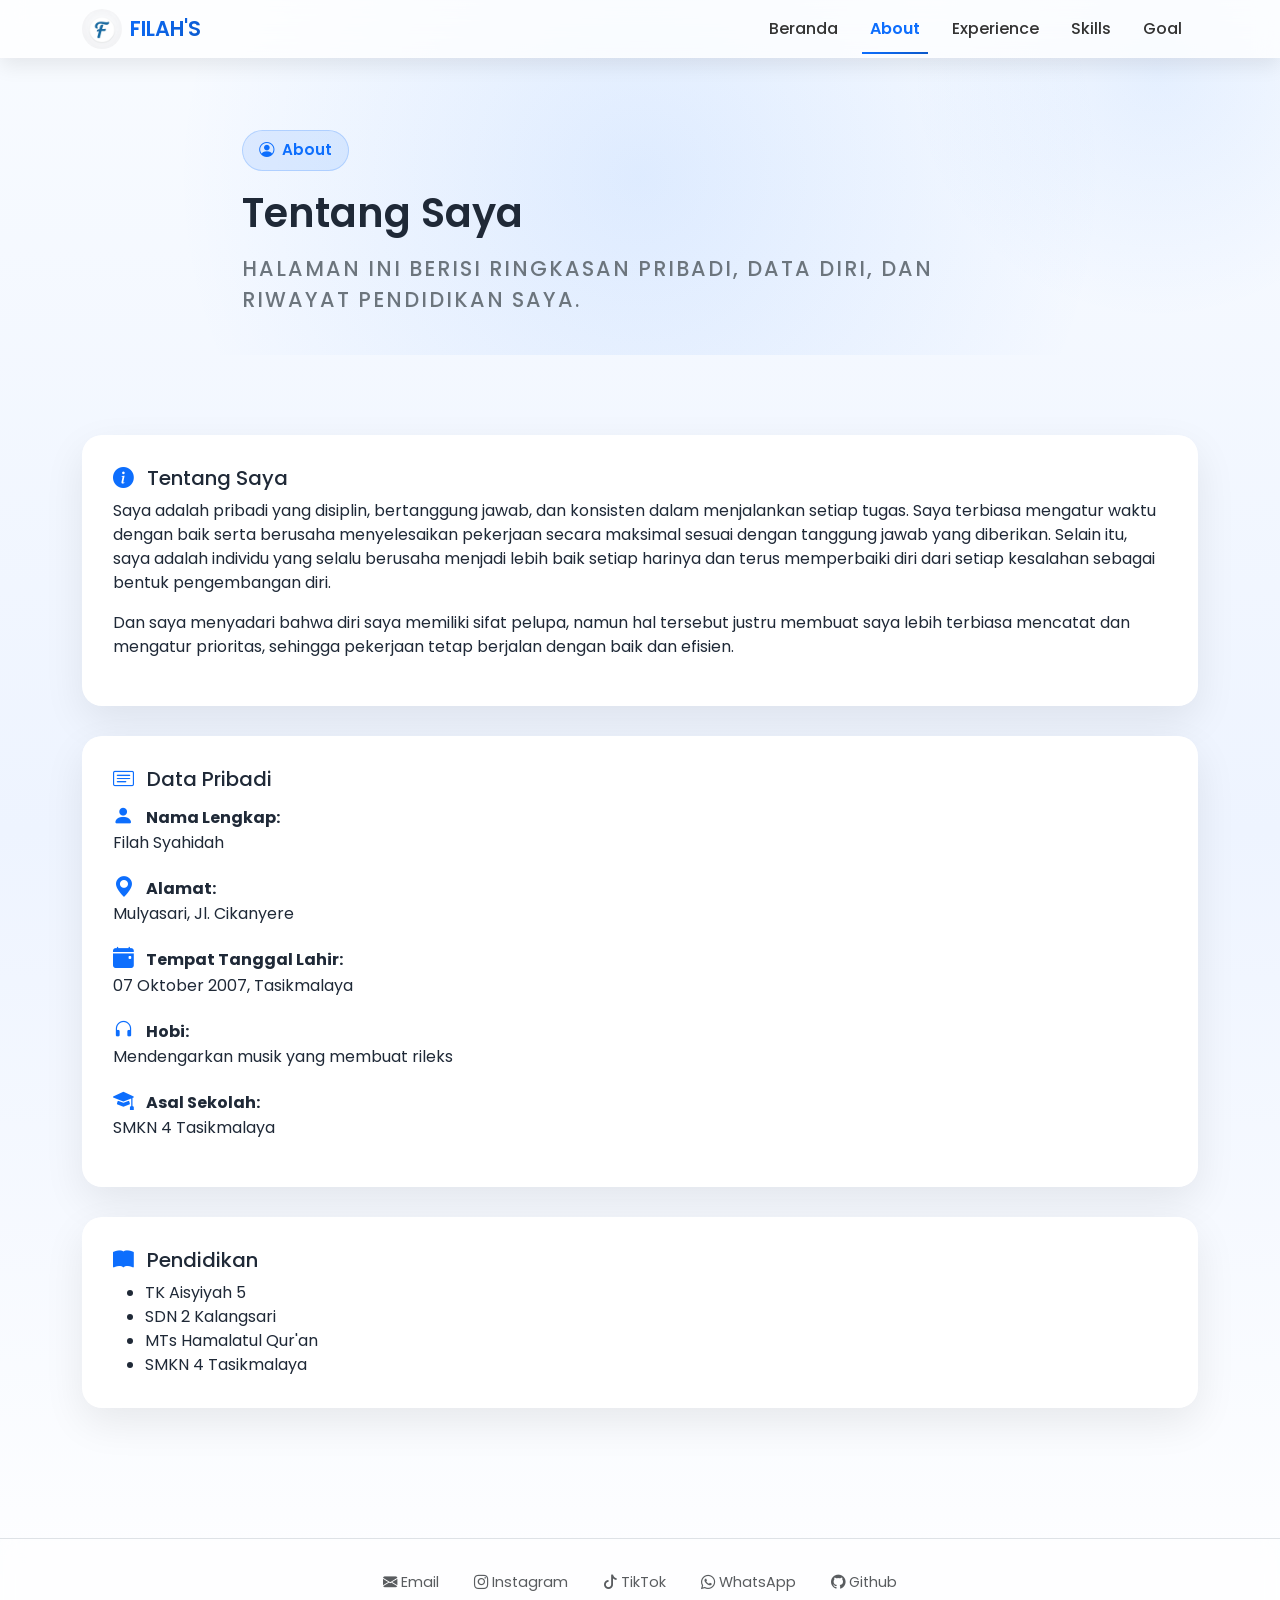
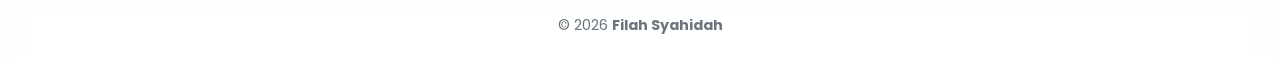
==== about.html @ 22e13f12 "first commit website portofolio static" ====
<!DOCTYPE html>
<html lang="id">

<head>
    <meta charset="UTF-8">
    <meta name="viewport" content="width=device-width, initial-scale=1.0">
    <title>About | Filah'S</title>
    <link href="https://cdn.jsdelivr.net/npm/bootstrap@5.3.2/dist/css/bootstrap.min.css" rel="stylesheet">
    <link href="https://cdn.jsdelivr.net/npm/bootstrap-icons@1.11.1/font/bootstrap-icons.css" rel="stylesheet">
    <link href="https://fonts.googleapis.com/css2?family=Poppins:wght@300;400;500;600&display=swap" rel="stylesheet">
    <link rel="stylesheet" href="style.css">
    <link rel="icon" type="image/svg+xml" href="/favicon.svg?v=2">
    <link rel="shortcut icon" href="/favicon.svg?v=2">
    <link rel="apple-touch-icon" href="/favicon.svg?v=2">
</head>

<body>
    <nav class="navbar navbar-expand-lg navbar-light fixed-top">
        <div class="container">
            <img src="img/logo.png" alt="Logo" width="40" height="40" class="me-2 rounded-circle" onerror="this.onerror=null;this.src='img/fallback.svg';">
            <a class="navbar-brand" href="index.html">FILAH'S</a>
            <button class="navbar-toggler" type="button" data-bs-toggle="collapse" data-bs-target="#navMenu">
                <span class="navbar-toggler-icon"></span>
            </button>
            <div class="collapse navbar-collapse" id="navMenu">
                <ul class="navbar-nav ms-auto">
                    <li class="nav-item"><a class="nav-link" href="index.html">Beranda</a></li>
                    <li class="nav-item"><a class="nav-link active" href="about.html">About</a></li>
                    <li class="nav-item"><a class="nav-link" href="experience.html">Experience</a></li>
                    <li class="nav-item"><a class="nav-link" href="skills.html">Skills</a></li>
                    <li class="nav-item"><a class="nav-link" href="goal.html">Goal</a></li>
                </ul>
            </div>
        </div>
    </nav>

    <section class="hero page-hero">
        <div class="container hero-copy">
            <div class="page-badge"><i class="bi bi-person-circle"></i> About</div>
            <h1 class="fw-semibold mb-3">Tentang Saya</h1>
            <p class="text-secondary mb-0">
                Halaman ini berisi ringkasan pribadi, data diri, dan riwayat pendidikan saya.
            </p>
        </div>
    </section>

    <section>
        <div class="container">
            <div class="section-box">
                <h5><i class="bi bi-info-circle-fill"></i> Tentang Saya</h5>
                <p>
                    Saya adalah pribadi yang disiplin, bertanggung jawab, dan konsisten dalam menjalankan setiap tugas. Saya terbiasa mengatur waktu dengan baik serta berusaha menyelesaikan pekerjaan secara maksimal sesuai dengan tanggung jawab yang diberikan. Selain itu, saya adalah individu yang selalu berusaha menjadi lebih baik setiap harinya dan terus memperbaiki diri dari setiap kesalahan sebagai bentuk pengembangan diri.
                </p>
                <p>
                    Dan saya menyadari bahwa diri saya memiliki sifat pelupa, namun hal tersebut justru membuat saya lebih terbiasa mencatat dan mengatur prioritas, sehingga pekerjaan tetap berjalan dengan baik dan efisien.
                </p>
            </div>

            <div class="section-box">
                <h5><i class="bi bi-card-text"></i> Data Pribadi</h5>
                <p><i class="bi bi-person-fill"></i> <strong>Nama Lengkap:</strong><br>Filah Syahidah</p>
                <p><i class="bi bi-geo-alt-fill"></i> <strong>Alamat:</strong><br>Mulyasari, Jl. Cikanyere</p>
                <p><i class="bi bi-calendar-event-fill"></i> <strong>Tempat Tanggal Lahir:</strong><br>07 Oktober 2007, Tasikmalaya</p>
                <p><i class="bi bi-headphones"></i> <strong>Hobi:</strong><br>Mendengarkan musik yang membuat rileks</p>
                <p><i class="bi bi-mortarboard-fill"></i> <strong>Asal Sekolah:</strong><br>SMKN 4 Tasikmalaya</p>
            </div>

            <div class="section-box mb-0">
                <h5><i class="bi bi-book-fill"></i> Pendidikan</h5>
                <ul class="mb-0">
                    <li>TK Aisyiyah 5</li>
                    <li>SDN 2 Kalangsari</li>
                    <li>MTs Hamalatul Qur'an</li>
                    <li>SMKN 4 Tasikmalaya</li>
                </ul>
            </div>
        </div>
    </section>

    <footer>
        <div class="mt-2">
            <a href="mailto:filahsyhd@gmail.com" class="text-decoration-none text-muted me-3"><i class="bi bi-envelope-fill"></i> Email</a>
            <a href="https://www.instagram.com/qtiepyiee/" target="_blank" class="text-decoration-none text-muted me-3"><i class="bi bi-instagram"></i> Instagram</a>
            <a href="https://www.tiktok.com/@fillahhh__" target="_blank" class="text-decoration-none text-muted me-3"><i class="bi bi-tiktok"></i> TikTok</a>
            <a href="https://wa.me/6282249511051" target="_blank" class="text-decoration-none text-muted me-3"><i class="bi bi-whatsapp"></i> WhatsApp</a>
            <a href="https://github.com/filah-syahidah" target="_blank" class="text-decoration-none text-muted me-3"><i class="bi bi-github"></i> Github</a>
        </div>
        <br>
        © 2026 <strong>Filah Syahidah</strong>
    </footer>

    <script src="https://cdn.jsdelivr.net/npm/bootstrap@5.3.2/dist/js/bootstrap.bundle.min.js"></script>
</body>

</html>
---- style.css ----
* {
    margin: 0;
    padding: 0;
    box-sizing: border-box;
}

html {
    scroll-behavior: smooth;
}

body {
    font-family: 'Poppins', sans-serif;
    background: linear-gradient(135deg, #f5f7ff 0%, #f0e9ff 50%, #fff3e9 100%);
    background-attachment: fixed;
    color: #1f2937;
    overflow-x: hidden;
}

/* ✨ NAVBAR ENHANCEMENT */
.navbar {
    backdrop-filter: blur(20px);
    background: rgba(255, 255, 255, 0.7);
    box-shadow: 0 8px 32px rgba(13, 110, 253, 0.1);
    border-bottom: 1px solid rgba(255, 255, 255, 0.2);
    transition: all 0.3s ease;
}

.navbar:hover {
    background: rgba(255, 255, 255, 0.85);
    box-shadow: 0 12px 40px rgba(13, 110, 253, 0.15);
}

.navbar-brand {
    font-weight: 700;
    font-size: 1.3rem;
    background: linear-gradient(135deg, #0d6efd, #0a58ca);
    -webkit-background-clip: text;
    -webkit-text-fill-color: transparent;
    background-clip: text;
    animation: fadeIn 0.8s ease;
}

.nav-link {
    font-weight: 500;
    color: #333;
    transition: all 0.3s ease;
    position: relative;
    margin: 0 8px;
}

.nav-link::after {
    content: '';
    position: absolute;
    bottom: -5px;
    left: 0;
    width: 0;
    height: 2px;
    background: linear-gradient(90deg, #0d6efd, #0a58ca);
    transition: width 0.3s ease;
}

.nav-link:hover::after,
.nav-link.active::after {
    width: 100%;
}

.nav-link:hover,
.nav-link.active {
    color: #0d6efd;
    font-weight: 600;
}

/* ⭐ HERO SECTION */
.hero {
    min-height: 100vh;
    display: flex;
    align-items: center;
    text-align: center;
    padding-top: 80px;
    position: relative;
    overflow: hidden;
}

.hero::before {
    content: '';
    position: absolute;
    top: 0;
    left: 0;
    right: 0;
    bottom: 0;
    background: 
        radial-gradient(circle at 20% 50%, rgba(13, 110, 253, 0.15) 0%, transparent 50%),
        radial-gradient(circle at 80% 50%, rgba(208, 100, 255, 0.1) 0%, transparent 50%);
    animation: gradientShift 6s ease-in-out infinite;
    z-index: -1;
}

.hero::after {
    content: '';
    position: absolute;
    top: -50%;
    right: -10%;
    width: 500px;
    height: 500px;
    background: radial-gradient(circle, rgba(13, 110, 253, 0.08) 0%, transparent 70%);
    border-radius: 50%;
    animation: float 6s ease-in-out infinite;
    z-index: -1;
}

.profile-img {
    width: 180px;
    height: 180px;
    object-fit: cover;
    border-radius: 50%;
    border: 5px solid #fff;
    box-shadow: 0 20px 60px rgba(13, 110, 253, 0.3),
                inset 0 0 20px rgba(255, 255, 255, 0.5);
    animation: zoomInProfile 1s ease-out, float 4s ease-in-out infinite 0.5s;
    transition: all 0.4s ease;
    cursor: pointer;
}

.profile-img:hover {
    transform: scale(1.08);
    box-shadow: 0 25px 70px rgba(13, 110, 253, 0.4),
                inset 0 0 25px rgba(255, 255, 255, 0.7);
    filter: brightness(1.1);
}

.hero h2 {
    font-size: 3.5rem;
    font-weight: 700;
    background: linear-gradient(135deg, #0d6efd, #0a58ca);
    -webkit-background-clip: text;
    -webkit-text-fill-color: transparent;
    background-clip: text;
    animation: fadeInUp 1s ease-out;
    margin: 20px 0 10px;
    letter-spacing: -1px;
}

.hero p {
    font-size: 1.3rem;
    color: #666;
    font-weight: 500;
    animation: fadeInUp 1s ease-out 0.2s both;
    text-transform: uppercase;
    letter-spacing: 2px;
}

.hero-text {
    max-width: 760px;
    margin: 0 auto;
    position: relative;
    z-index: 2;
}

.hero-actions {
    display: flex;
    justify-content: center;
    gap: 20px;
    flex-wrap: wrap;
    margin-top: 40px;
    animation: fadeInUp 1s ease-out 0.4s both;
}

.hero-actions .btn {
    padding: 14px 40px;
    font-weight: 600;
    border-radius: 50px;
    transition: all 0.4s cubic-bezier(0.34, 1.56, 0.64, 1);
    box-shadow: 0 8px 25px rgba(0, 0, 0, 0.15);
    font-size: 1rem;
}

.hero-actions .btn-primary {
    background: linear-gradient(135deg, #0d6efd, #0a58ca);
    border: none;
}

.hero-actions .btn-primary:hover {
    transform: translateY(-4px) scale(1.05);
    box-shadow: 0 15px 40px rgba(13, 110, 253, 0.4);
    background: linear-gradient(135deg, #0a58ca, #0849a3);
}

.hero-actions .btn-outline-primary {
    color: #0d6efd;
    border: 2px solid #0d6efd;
    background: rgba(13, 110, 253, 0.05);
}

.hero-actions .btn-outline-primary:hover {
    background: #0d6efd;
    color: white;
    transform: translateY(-4px) scale(1.05);
    box-shadow: 0 15px 40px rgba(13, 110, 253, 0.3);
}

.btn-icon {
    display: inline-flex;
    align-items: center;
    gap: 10px;
}

/* 📱 PAGE HERO */
.page-hero {
    padding: 130px 0 40px;
    min-height: auto;
    text-align: left;
}

.page-hero .hero-copy {
    max-width: 820px;
}

.page-badge {
    display: inline-flex;
    align-items: center;
    gap: 10px;
    padding: 10px 20px;
    border-radius: 50px;
    background: linear-gradient(135deg, rgba(13, 110, 253, 0.15), rgba(13, 110, 253, 0.05));
    color: #0d6efd;
    font-weight: 600;
    margin-bottom: 25px;
    border: 1px solid rgba(13, 110, 253, 0.2);
    transition: all 0.3s ease;
    font-size: 0.95rem;
}

.page-badge:hover {
    background: linear-gradient(135deg, rgba(13, 110, 253, 0.25), rgba(13, 110, 253, 0.1));
    border-color: rgba(13, 110, 253, 0.4);
}

/* 🎯 SECTION */
section {
    padding: 90px 0;
    animation: fadeUp 1s ease-out;
    position: relative;
}

.section-title {
    font-size: 2.5rem;
    font-weight: 700;
    background: linear-gradient(135deg, #0d6efd, #0a58ca);
    -webkit-background-clip: text;
    -webkit-text-fill-color: transparent;
    background-clip: text;
    margin-bottom: 50px;
    text-align: center;
    position: relative;
    animation: slideInDown 0.8s ease-out;
}

.section-title::after {
    content: '';
    display: block;
    width: 80px;
    height: 4px;
    background: linear-gradient(90deg, #0d6efd, #0a58ca);
    margin: 15px auto 0;
    border-radius: 2px;
    animation: expandWidth 0.8s ease-out;
}

/* 🎴 CARDS */
.custom-card {
    border-radius: 20px;
    padding: 35px;
    background: rgba(255, 255, 255, 0.8);
    backdrop-filter: blur(10px);
    border: 1px solid rgba(255, 255, 255, 0.5);
    box-shadow: 0 20px 50px rgba(0, 0, 0, 0.08);
    transition: all 0.5s cubic-bezier(0.34, 1.56, 0.64, 1);
    position: relative;
    overflow: hidden;
}

.custom-card::before {
    content: '';
    position: absolute;
    top: 0;
    left: -100%;
    width: 100%;
    height: 100%;
    background: linear-gradient(90deg, transparent, rgba(255, 255, 255, 0.3), transparent);
    transition: left 0.5s ease;
}

.custom-card:hover::before {
    left: 100%;
}

.custom-card:hover {
    transform: translateY(-12px) scale(1.02);
    box-shadow: 0 30px 70px rgba(13, 110, 253, 0.2);
    background: linear-gradient(135deg, rgba(255, 255, 255, 0.95), rgba(240, 248, 255, 0.8));
    border-color: rgba(13, 110, 253, 0.3);
}

.custom-card h5 {
    color: #0d6efd;
    font-weight: 700;
    margin: 15px 0;
    font-size: 1.3rem;
}

.custom-card p {
    color: #666;
    line-height: 1.7;
    font-weight: 500;
}

/* 📋 PAGE GRID CARD */
.page-grid-card {
    height: 100%;
    position: relative;
    border-radius: 20px;
    overflow: hidden;
}

.page-grid-card a {
    color: inherit;
    text-decoration: none;
}

.page-grid-card .card-link {
    display: inline-flex;
    align-items: center;
    gap: 8px;
    margin-top: 20px;
    color: #0d6efd;
    font-weight: 700;
    transition: all 0.3s ease;
}

.page-grid-card:hover .card-link {
    gap: 15px;
    color: #0a58ca;
}

.page-grid-card .card-link i {
    transition: transform 0.4s cubic-bezier(0.34, 1.56, 0.64, 1);
}

.page-grid-card:hover .card-link i {
    transform: translateX(6px) rotate(15deg);
}

/* ⭐ SECTION BOX */
.section-box {
    background: rgba(255, 255, 255, 0.7);
    backdrop-filter: blur(10px);
    border-radius: 20px;
    padding: 35px;
    box-shadow: 0 20px 50px rgba(0, 0, 0, 0.08);
    margin-bottom: 30px;
    transition: all 0.4s cubic-bezier(0.34, 1.56, 0.64, 1);
    border: 1px solid rgba(255, 255, 255, 0.5);
    position: relative;
    overflow: hidden;
}

.section-box::before {
    content: '';
    position: absolute;
    top: 0;
    left: 0;
    right: 0;
    height: 3px;
    background: linear-gradient(90deg, #0d6efd, #0a58ca);
    transform: scaleX(0);
    transition: transform 0.4s ease;
    transform-origin: left;
}

.section-box:hover::before {
    transform: scaleX(1);
}

.section-box:hover {
    transform: translateY(-8px);
    box-shadow: 0 30px 70px rgba(13, 110, 253, 0.15);
    background: rgba(255, 255, 255, 0.9);
}

.section-box i {
    color: #0d6efd;
    margin-right: 12px;
    font-size: 1.3rem;
    transition: all 0.3s ease;
}

.section-box:hover i {
    transform: translateX(4px) scale(1.1);
    color: #0a58ca;
}

.section-box h4 {
    color: #0d6efd;
    font-weight: 700;
    margin: 15px 0;
    font-size: 1.2rem;
}

/* 🎯 SKILL BADGES */
.badge-skill {
    padding: 12px 20px;
    border-radius: 25px;
    margin: 8px;
    font-size: 0.9rem;
    font-weight: 600;
    background: linear-gradient(135deg, rgba(13, 110, 253, 0.1), rgba(13, 110, 253, 0.05));
    color: #0d6efd;
    border: 2px solid rgba(13, 110, 253, 0.2);
    transition: all 0.3s cubic-bezier(0.34, 1.56, 0.64, 1);
    cursor: pointer;
    display: inline-block;
}

.badge-skill:hover {
    transform: translateY(-6px) scale(1.1);
    background: linear-gradient(135deg, #0d6efd, #0a58ca);
    color: white;
    box-shadow: 0 12px 30px rgba(13, 110, 253, 0.4);
    border-color: #0d6efd;
}

/* 🎨 SKILL CARD */
.skill-card {
    background: rgba(255, 255, 255, 0.7);
    backdrop-filter: blur(10px);
    border: 2px solid rgba(13, 110, 253, 0.1);
    border-radius: 20px;
    padding: 40px;
    text-align: center;
    animation: float 4s ease-in-out infinite;
    transition: all 0.4s cubic-bezier(0.34, 1.56, 0.64, 1);
    position: relative;
    overflow: hidden;
}

.skill-card::before {
    content: '';
    position: absolute;
    top: -50%;
    right: -50%;
    width: 300px;
    height: 300px;
    background: radial-gradient(circle, rgba(13, 110, 253, 0.1), transparent);
    border-radius: 50%;
    transition: all 0.4s ease;
}

.skill-card:hover::before {
    top: -30%;
    right: -30%;
}

.skill-card:hover {
    transform: translateY(-15px) scale(1.05);
    background: linear-gradient(135deg, rgba(255, 255, 255, 0.95), rgba(240, 248, 255, 0.8));
    box-shadow: 0 25px 60px rgba(13, 110, 253, 0.25);
    border-color: rgba(13, 110, 253, 0.3);
}

.skill-card i {
    font-size: 3.5rem;
    color: #0d6efd;
    margin-bottom: 15px;
    transition: all 0.3s ease;
}

.skill-card:hover i {
    transform: scale(1.2) rotate(10deg);
}

.skill-card h5 {
    font-weight: 700;
    color: #0d6efd;
    font-size: 1.2rem;
    position: relative;
    z-index: 2;
}

.skill-delay-1 { animation-delay: 0s; }
.skill-delay-2 { animation-delay: 0.2s; }
.skill-delay-3 { animation-delay: 0.4s; }
.skill-delay-4 { animation-delay: 0.6s; }
.skill-delay-5 { animation-delay: 0.8s; }

/* 🔗 FOOTER */
footer {
    text-align: center;
    padding: 40px 0 25px;
    font-size: 0.95rem;
    color: #666;
    background: rgba(255, 255, 255, 0.4);
    backdrop-filter: blur(10px);
    border-top: 1px solid rgba(13, 110, 253, 0.1);
    margin-top: 50px;
}

footer a {
    transition: all 0.3s ease;
    position: relative;
    display: inline-block;
    margin: 0 15px;
}

footer a::before {
    content: '';
    position: absolute;
    bottom: -5px;
    left: 0;
    width: 0;
    height: 2px;
    background: linear-gradient(90deg, #0d6efd, #0a58ca);
    transition: width 0.3s ease;
}

footer a:hover::before {
    width: 100%;
}

footer a:hover {
    color: #0d6efd;
    transform: translateY(-3px);
}

footer i {
    transition: all 0.3s ease;
}

footer a:hover i {
    transform: scale(1.3) rotate(10deg);
}

/* ✨ ANIMATIONS */
@keyframes fadeIn {
    from {
        opacity: 0;
    }
    to {
        opacity: 1;
    }
}

@keyframes fadeUp {
    from {
        opacity: 0;
        transform: translateY(30px);
    }
    to {
        opacity: 1;
        transform: translateY(0);
    }
}

@keyframes fadeInUp {
    from {
        opacity: 0;
        transform: translateY(40px);
    }
    to {
        opacity: 1;
        transform: translateY(0);
    }
}

@keyframes slideInDown {
    from {
        opacity: 0;
        transform: translateY(-40px);
    }
    to {
        opacity: 1;
        transform: translateY(0);
    }
}

@keyframes zoomInProfile {
    from {
        opacity: 0;
        transform: scale(0.6);
    }
    to {
        opacity: 1;
        transform: scale(1);
    }
}

@keyframes zoomIn {
    from {
        opacity: 0;
        transform: scale(0.8);
    }
    to {
        opacity: 1;
        transform: scale(1);
    }
}

@keyframes float {
    0%, 100% {
        transform: translateY(0);
    }
    50% {
        transform: translateY(-15px);
    }
}

@keyframes pulse {
    0%, 100% {
        opacity: 0.6;
    }
    50% {
        opacity: 1;
    }
}

@keyframes gradientShift {
    0%, 100% {
        opacity: 0.5;
    }
    50% {
        opacity: 0.8;
    }
}

@keyframes expandWidth {
    from {
        width: 0;
    }
    to {
        width: 80px;
    }
}

/* 📱 RESPONSIVE */
@media (max-width: 768px) {
    .hero h2 {
        font-size: 2.5rem;
    }

    .section-title {
        font-size: 2rem;
    }

    section {
        padding: 60px 15px;
    }

    .hero-actions {
        flex-direction: column;
        align-items: stretch;
        gap: 12px;
    }

    .hero-actions .btn {
        width: 100%;
    }

    .page-hero {
        padding-top: 110px;
    }

    .custom-card {
        padding: 25px;
    }

    .section-box {
        padding: 25px;
    }
}

@media (max-width: 576px) {
    .hero {
        padding-top: 60px;
        min-height: 85vh;
    }

    .profile-img {
        width: 140px;
        height: 140px;
    }

    .hero h2 {
        font-size: 2rem;
        margin-top: 15px;
    }

    .hero p {
        font-size: 1rem;
    }

    .hero-actions {
        flex-direction: column;
        gap: 10px;
        margin-top: 30px;
    }

    .hero-actions .btn {
        padding: 12px 30px;
        font-size: 0.95rem;
    }

    .section-title {
        font-size: 1.6rem;
        margin-bottom: 30px;
    }

    .custom-card {
        padding: 20px;
    }

    .skill-card {
        padding: 30px 20px;
    }

    .skill-card i {
        font-size: 2.5rem;
    }

    footer {
        padding: 30px 15px 20px;
        font-size: 0.85rem;
    }

    footer a {
        margin: 0 8px;
    }

    .navbar {
        padding: 0.3rem 0;
    }

    .navbar-brand {
        font-size: 1.1rem;
    }

    .nav-link {
        font-size: 0.9rem;
        margin: 0 5px;
    }
}

#goal .custom-card {
    line-height: 1.9;
}

.custom-card h5 {
    margin-top: 20px;
}

/* FALLBACK IMAGE HANDLER */
img {
    onerror: this.onerror=null;this.src='img/fallback.svg';
}
html {
    scroll-behavior: smooth;
}

body {
    font-family: 'Poppins', sans-serif;
    background: linear-gradient(180deg, #f8fbff, #eef4ff, #ffffff);
    color: #1f2937;
}

/* NAVBAR */
.navbar {
    backdrop-filter: blur(12px);
    background: rgba(255, 255, 255, 0.75);
    box-shadow: 0 8px 20px rgba(0, 0, 0, 0.08);
}

.navbar-brand {
    font-weight: 600;
    color: #0d6efd;
}

.nav-link {
    font-weight: 500;
    color: #333;
    transition: color 0.3s ease;
}

.nav-link:hover {
    color: #0d6efd;
}

.navbar .nav-link.active {
    color: #0d6efd;
    font-weight: 600;
}

/* HERO */
.hero {
    min-height: 100vh;
    display: flex;
    align-items: center;
    text-align: center;
    padding-top: 80px;
    position: relative;
    overflow: hidden;
}

.hero::before {
    content: '';
    position: absolute;
    top: 0;
    left: 0;
    right: 0;
    bottom: 0;
    background: radial-gradient(circle, rgba(13, 110, 253, 0.1) 0%, transparent 70%);
    animation: pulse 3s ease-in-out infinite;
}

.profile-img {
    width: 150px;
    height: 150px;
    object-fit: cover;
    border-radius: 50%;
    border: 5px solid #fff;
    box-shadow: 0 10px 30px rgba(0, 0, 0, 0.15);
    animation: zoomIn 1s ease, float 3s ease-in-out infinite 1s;
    transition: transform 0.3s ease;
}

.profile-img:hover {
    transform: scale(1.05);
}

.hero h2 {
    animation: fadeInUp 1.5s ease;
}

.hero p {
    animation: fadeInUp 1.5s ease 0.5s both;
}

.hero-btn {
    margin-top: 20px;
    animation: fadeInUp 1.5s ease 1s both;
}

.hero-text {
    max-width: 760px;
    margin: 0 auto;
}

.hero-actions {
    display: flex;
    justify-content: center;
    gap: 12px;
    flex-wrap: wrap;
}

.page-hero {
    padding: 130px 0 40px;
    min-height: auto;
    text-align: left;
}

.page-hero .hero-copy {
    max-width: 820px;
}

.page-badge {
    display: inline-flex;
    align-items: center;
    gap: 8px;
    padding: 8px 16px;
    border-radius: 999px;
    background: rgba(13, 110, 253, 0.1);
    color: #0d6efd;
    font-weight: 600;
    margin-bottom: 18px;
}

.page-grid-card {
    height: 100%;
}

.page-grid-card a {
    color: inherit;
    text-decoration: none;
}

.page-grid-card .card-link {
    display: inline-flex;
    align-items: center;
    gap: 8px;
    margin-top: 16px;
    color: #0d6efd;
    font-weight: 600;
}

.page-grid-card:hover .card-link {
    transform: translateX(4px);
}

.page-grid-card .card-link i {
    transition: transform 0.3s ease;
}

.page-grid-card:hover .card-link i {
    transform: translateX(4px);
}

/* SECTION */
section {
    padding: 80px 0;
    animation: fadeUp 1s ease;
}

.section-title {
    font-weight: 600;
    color: #0d6efd;
    margin-bottom: 25px;
    text-align: center;
}

/* CARD */
.custom-card {
    border-radius: 20px;
    padding: 30px;
    background: #fff;
    box-shadow: 0 15px 40px rgba(0, 0, 0, 0.08);
    transition: transform 0.4s ease, box-shadow 0.4s ease;
}

.custom-card:hover {
    transform: translateY(-8px);
    box-shadow: 0 20px 50px rgba(0, 0, 0, 0.12);
}

/* SKILL */
.badge-skill {
    padding: 10px 16px;
    border-radius: 20px;
    margin: 6px;
    font-size: 0.85rem;
    transition: all 0.3s ease;
}

.badge-skill:hover {
    transform: scale(1.08);
    box-shadow: 0 6px 18px rgba(0, 0, 0, 0.15);
}

/* TAMBAHAN ABOUT */
.section-box {
    background: #fff;
    border-radius: 20px;
    padding: 30px;
    box-shadow: 0 15px 40px rgba(0, 0, 0, 0.08);
    margin-bottom: 30px;
    transition: transform 0.3s ease;
}

.section-box:hover {
    transform: translateY(-5px);
}

.section-box i {
    color: #0d6efd;
    margin-right: 8px;
}

#goal .custom-card {
    line-height: 1.8;
}

/* FOOTER */
footer {
    text-align: center;
    padding: 25px 0;
    font-size: 0.9rem;
    color: #6c757d;
    border-top: 1px solid #dee2e6;
}

/* ANIMATIONS */
@keyframes fadeUp {
    from {
        opacity: 0;
        transform: translateY(25px);
    }
    to {
        opacity: 1;
        transform: translateY(0);
    }
}

@keyframes zoomIn {
    from {
        opacity: 0;
        transform: scale(0.8);
    }
    to {
        opacity: 1;
        transform: scale(1);
    }
}

@keyframes fadeInUp {
    from {
        opacity: 0;
        transform: translateY(30px);
    }
    to {
        opacity: 1;
        transform: translateY(0);
    }
}

@keyframes float {
    0%, 100% {
        transform: translateY(0);
    }
    50% {
        transform: translateY(-10px);
    }
}

@keyframes pulse {
    0%, 100% {
        opacity: 0.5;
    }
    50% {
        opacity: 1;
    }
}

/* SKILL CARD FLOAT */
.skill-card {
    animation: float 4s ease-in-out infinite;
}

.skill-delay-1 { animation-delay: 0s; }
.skill-delay-2 { animation-delay: 0.5s; }
.skill-delay-3 { animation-delay: 1s; }
.skill-delay-4 { animation-delay: 1.5s; }
.skill-delay-5 { animation-delay: 2s; }

/* EFEK UNIK TAMBAHAN: Glow pada kartu skills dan transisi warna halus */
.skill-card:hover {
    box-shadow: 0 15px 40px rgba(13, 110, 253, 0.3);
    filter: drop-shadow(0 0 10px rgba(13, 110, 253, 0.5));
}

.custom-card {
    transition: all 0.4s ease, filter 0.3s ease;
}

.custom-card:hover {
    background: linear-gradient(135deg, #ffffff, #f0f8ff);
}

@media (max-width: 576px) {
    section {
        padding: 60px 15px;
    }

    .hero-actions {
        flex-direction: column;
        align-items: stretch;
    }

    .hero-actions .btn {
        width: 100%;
    }

    .page-hero {
        padding-top: 110px;
    }
}html {
    scroll-behavior: smooth;
}

body {
    font-family: 'Poppins', sans-serif;
    background: linear-gradient(180deg, #f8fbff, #eef4ff, #ffffff);
    color: #1f2937;
}

/* NAVBAR */
.navbar {
    backdrop-filter: blur(12px);
    background: rgba(255, 255, 255, 0.75);
    box-shadow: 0 8px 20px rgba(0, 0, 0, 0.08);
}

.navbar-brand {
    font-weight: 600;
    color: #0d6efd;
}

.nav-link {
    font-weight: 500;
    color: #333;
    transition: color 0.3s ease;
}

.nav-link:hover {
    color: #0d6efd;
}

.navbar .nav-link.active {
    color: #0d6efd;
    font-weight: 600;
}

/* HERO */
.hero {
    min-height: 100vh;
    display: flex;
    align-items: center;
    text-align: center;
    padding-top: 80px;
    position: relative;
    overflow: hidden;
}

.hero::before {
    content: '';
    position: absolute;
    top: 0;
    left: 0;
    right: 0;
    bottom: 0;
    background: radial-gradient(circle, rgba(13, 110, 253, 0.1) 0%, transparent 70%);
    animation: pulse 3s ease-in-out infinite;
}

.profile-img {
    width: 150px;
    height: 150px;
    object-fit: cover;
    border-radius: 50%;
    border: 5px solid #fff;
    box-shadow: 0 10px 30px rgba(0, 0, 0, 0.15);
    animation: zoomIn 1s ease, float 3s ease-in-out infinite 1s;
    transition: transform 0.3s ease;
}

.profile-img:hover {
    transform: scale(1.05);
}

.hero h2 {
    animation: fadeInUp 1.5s ease;
}

.hero p {
    animation: fadeInUp 1.5s ease 0.5s both;
}

.hero-btn {
    margin-top: 20px;
    animation: fadeInUp 1.5s ease 1s both;
}

.hero-text {
    max-width: 760px;
    margin: 0 auto;
}

.hero-actions {
    display: flex;
    justify-content: center;
    gap: 12px;
    flex-wrap: wrap;
}

.page-hero {
    padding: 130px 0 40px;
    min-height: auto;
    text-align: left;
}

.page-hero .hero-copy {
    max-width: 820px;
}

.page-badge {
    display: inline-flex;
    align-items: center;
    gap: 8px;
    padding: 8px 16px;
    border-radius: 999px;
    background: rgba(13, 110, 253, 0.1);
    color: #0d6efd;
    font-weight: 600;
    margin-bottom: 18px;
}

.page-grid-card {
    height: 100%;
}

.page-grid-card a {
    color: inherit;
    text-decoration: none;
}

.page-grid-card .card-link {
    display: inline-flex;
    align-items: center;
    gap: 8px;
    margin-top: 16px;
    color: #0d6efd;
    font-weight: 600;
}

.page-grid-card:hover .card-link {
    transform: translateX(4px);
}

.page-grid-card .card-link i {
    transition: transform 0.3s ease;
}

.page-grid-card:hover .card-link i {
    transform: translateX(4px);
}

/* SECTION */
section {
    padding: 80px 0;
    animation: fadeUp 1s ease;
}

.section-title {
    font-weight: 600;
    color: #0d6efd;
    margin-bottom: 25px;
    text-align: center;
}

/* CARD */
.custom-card {
    border-radius: 20px;
    padding: 30px;
    background: #fff;
    box-shadow: 0 15px 40px rgba(0, 0, 0, 0.08);
    transition: transform 0.4s ease, box-shadow 0.4s ease;
}

.custom-card:hover {
    transform: translateY(-8px);
    box-shadow: 0 20px 50px rgba(0, 0, 0, 0.12);
}

/* SKILL */
.badge-skill {
    padding: 10px 16px;
    border-radius: 20px;
    margin: 6px;
    font-size: 0.85rem;
    transition: all 0.3s ease;
}

.badge-skill:hover {
    transform: scale(1.08);
    box-shadow: 0 6px 18px rgba(0, 0, 0, 0.15);
}

/* TAMBAHAN ABOUT */
.section-box {
    background: #fff;
    border-radius: 20px;
    padding: 30px;
    box-shadow: 0 15px 40px rgba(0, 0, 0, 0.08);
    margin-bottom: 30px;
    transition: transform 0.3s ease;
}

.section-box:hover {
    transform: translateY(-5px);
}

.section-box i {
    color: #0d6efd;
    margin-right: 8px;
}

#goal .custom-card {
    line-height: 1.8;
}

/* FOOTER */
footer {
    text-align: center;
    padding: 25px 0;
    font-size: 0.9rem;
    color: #6c757d;
    border-top: 1px solid #dee2e6;
}

/* ANIMATIONS */
@keyframes fadeUp {
    from {
        opacity: 0;
        transform: translateY(25px);
    }
    to {
        opacity: 1;
        transform: translateY(0);
    }
}

@keyframes zoomIn {
    from {
        opacity: 0;
        transform: scale(0.8);
    }
    to {
        opacity: 1;
        transform: scale(1);
    }
}

@keyframes fadeInUp {
    from {
        opacity: 0;
        transform: translateY(30px);
    }
    to {
        opacity: 1;
        transform: translateY(0);
    }
}

@keyframes float {
    0%, 100% {
        transform: translateY(0);
    }
    50% {
        transform: translateY(-10px);
    }
}

@keyframes pulse {
    0%, 100% {
        opacity: 0.5;
    }
    50% {
        opacity: 1;
    }
}

/* SKILL CARD FLOAT */
.skill-card {
    animation: float 4s ease-in-out infinite;
}

.skill-delay-1 { animation-delay: 0s; }
.skill-delay-2 { animation-delay: 0.5s; }
.skill-delay-3 { animation-delay: 1s; }
.skill-delay-4 { animation-delay: 1.5s; }
.skill-delay-5 { animation-delay: 2s; }

/* EFEK UNIK TAMBAHAN: Glow pada kartu skills dan transisi warna halus */
.skill-card:hover {
    box-shadow: 0 15px 40px rgba(13, 110, 253, 0.3);
    filter: drop-shadow(0 0 10px rgba(13, 110, 253, 0.5));
}

.custom-card {
    transition: all 0.4s ease, filter 0.3s ease;
}

.custom-card:hover {
    background: linear-gradient(135deg, #ffffff, #f0f8ff);
}

@media (max-width: 576px) {
    section {
        padding: 60px 15px;
    }

    .hero-actions {
        flex-direction: column;
        align-items: stretch;
    }

    .hero-actions .btn {
        width: 100%;
    }

    .page-hero {
        padding-top: 110px;
    }
}
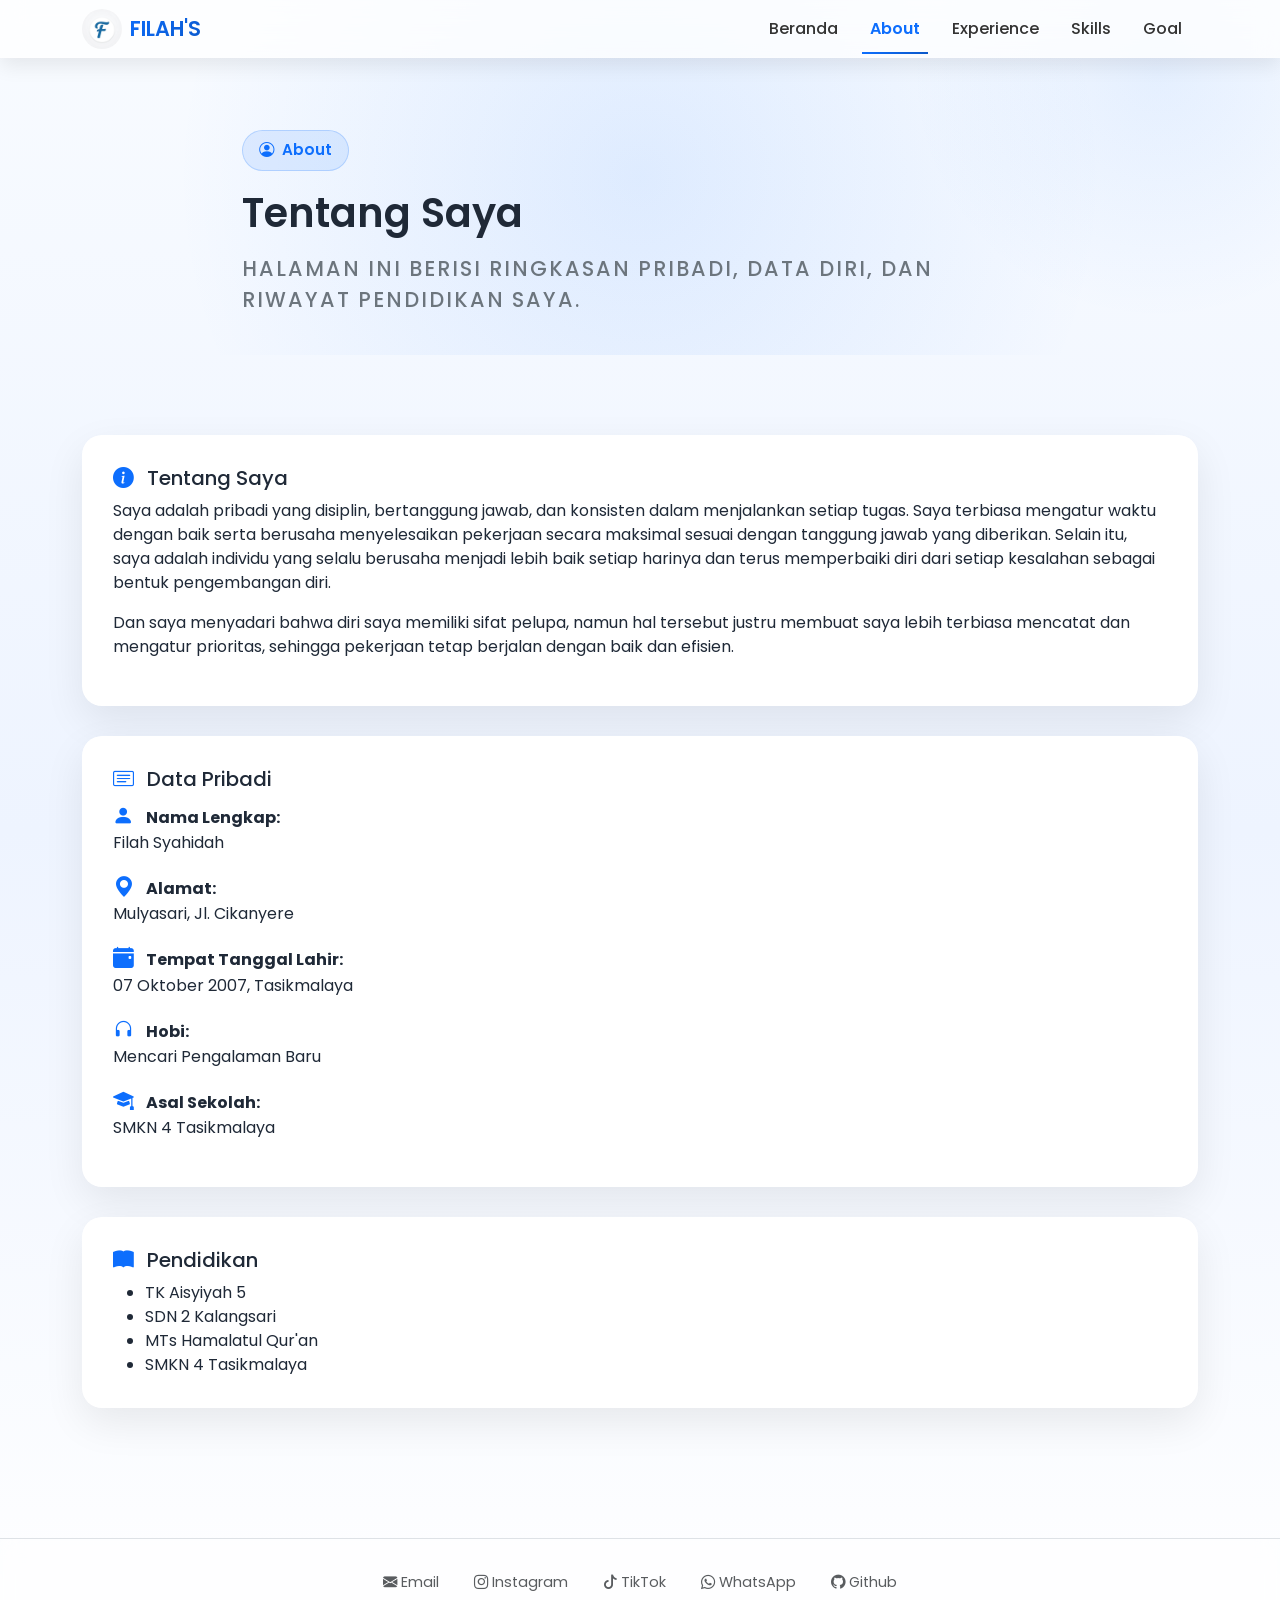
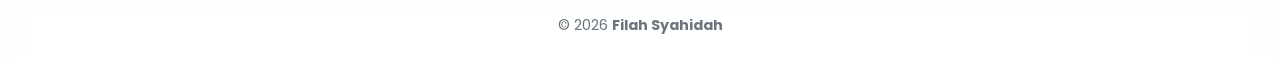
==== commit 8cb8c685: "Update about" ====
--- a/about.html
+++ b/about.html
@@ -61,7 +61,7 @@
                 <p><i class="bi bi-person-fill"></i> <strong>Nama Lengkap:</strong><br>Filah Syahidah</p>
                 <p><i class="bi bi-geo-alt-fill"></i> <strong>Alamat:</strong><br>Mulyasari, Jl. Cikanyere</p>
                 <p><i class="bi bi-calendar-event-fill"></i> <strong>Tempat Tanggal Lahir:</strong><br>07 Oktober 2007, Tasikmalaya</p>
-                <p><i class="bi bi-headphones"></i> <strong>Hobi:</strong><br>Mendengarkan musik yang membuat rileks</p>
+                <p><i class="bi bi-headphones"></i> <strong>Hobi:</strong><br>Mencari Pengalaman Baru</p>
                 <p><i class="bi bi-mortarboard-fill"></i> <strong>Asal Sekolah:</strong><br>SMKN 4 Tasikmalaya</p>
             </div>
 
@@ -92,4 +92,4 @@
     <script src="https://cdn.jsdelivr.net/npm/bootstrap@5.3.2/dist/js/bootstrap.bundle.min.js"></script>
 </body>
 
-</html>+</html>
